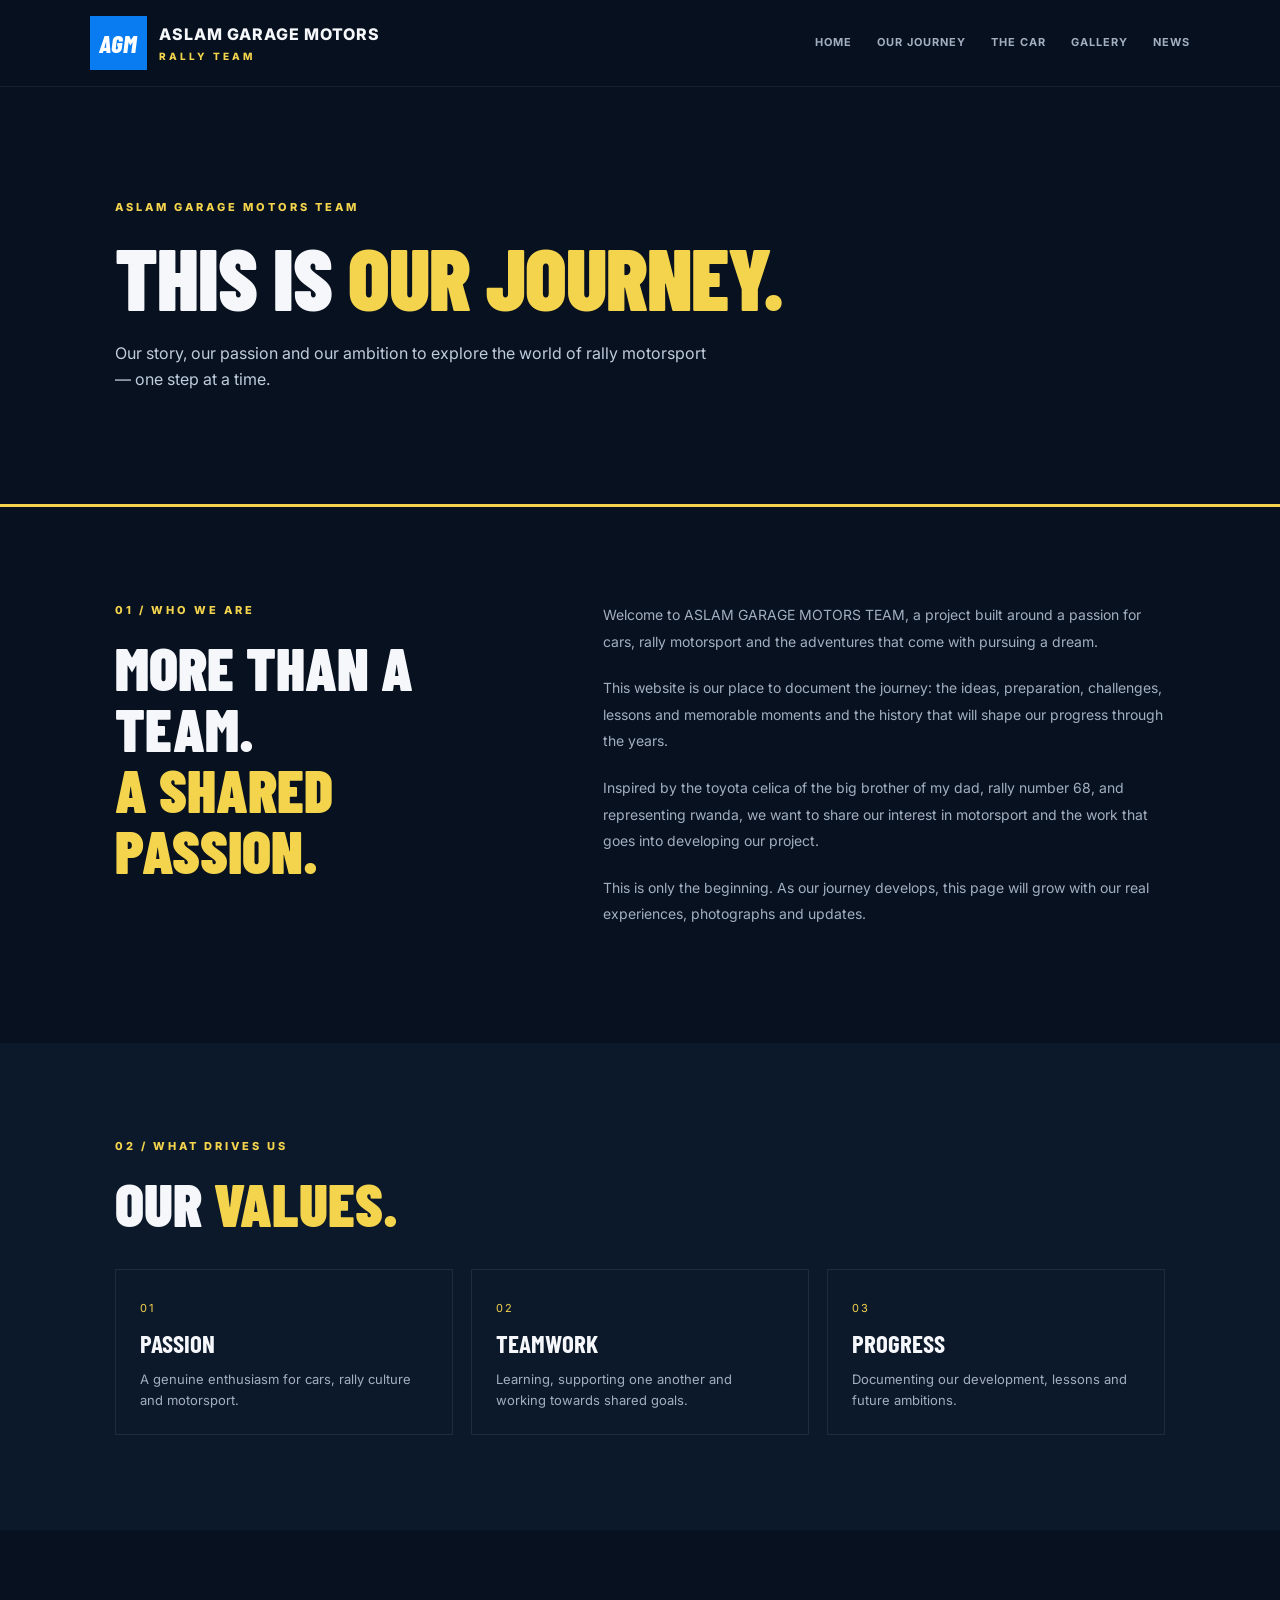
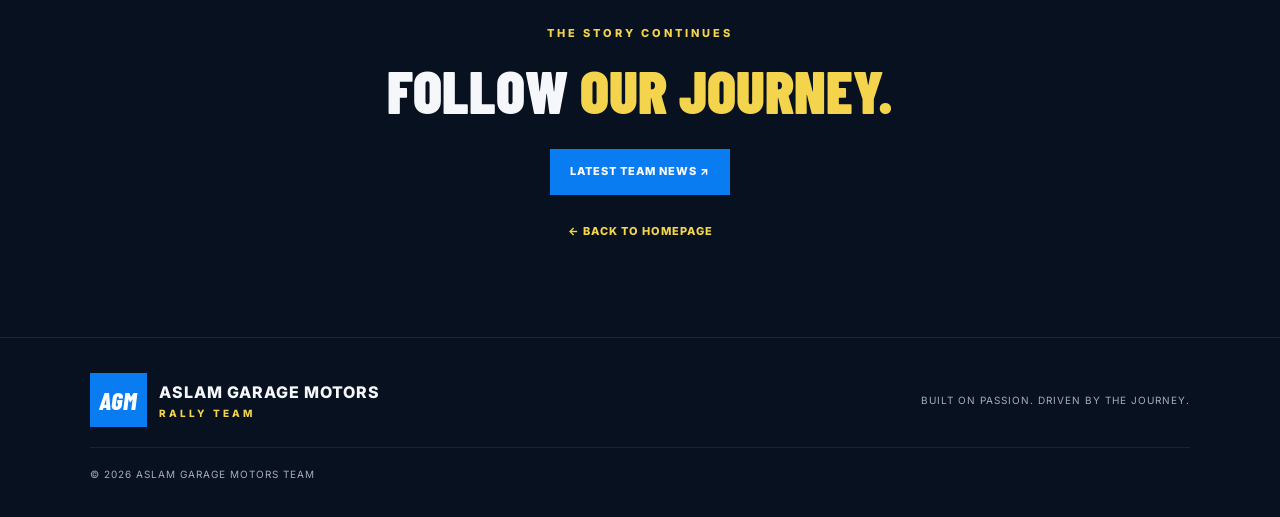
==== journey.html @ 51b1ce41 "Add files via upload" ====
<!DOCTYPE html>
<html lang="en">
<head>
  <meta charset="UTF-8">
  <meta name="viewport" content="width=device-width, initial-scale=1.0">
  <meta name="theme-color" content="#07111f">
  <title>Our Journey | ASLAM GARAGE MOTORS TEAM</title>
  <link rel="stylesheet" href="style.css">
  <style>
    .journey-hero {
      min-height: 420px;
      display: flex;
      flex-direction: column;
      justify-content: center;
      padding: 80px 9%;
      background:
        linear-gradient(90deg, rgba(7,17,31,.92), rgba(7,17,31,.48)),
        url("images/rally-background.jpg") center 55% / cover no-repeat;
      border-bottom: 3px solid #f4d44d;
    }

    .journey-hero h1 {
      font-size: clamp(48px, 8vw, 86px);
      max-width: 850px;
    }

    .journey-hero p:last-child {
      color: #c0ccdc;
      max-width: 600px;
      margin-top: 20px;
    }

    .story-layout {
      display: grid;
      grid-template-columns: 1fr 1.3fr;
      gap: 55px;
      align-items: start;
    }

    .story-copy p {
      color: #a2afc1;
      margin-bottom: 20px;
      font-size: 14px;
      line-height: 1.9;
    }

    .story-panel {
      padding: 30px;
      background: #0c192a;
      border-left: 3px solid #f4d44d;
    }

    .story-panel h3 {
      font-size: 30px;
      margin-bottom: 15px;
    }

    .story-panel p {
      color: #a2afc1;
      font-size: 14px;
    }

    .journey-values {
      display: grid;
      grid-template-columns: repeat(3, 1fr);
      gap: 18px;
      margin-top: 35px;
    }

    .journey-value {
      padding: 24px;
      background: #0c192a;
      border: 1px solid #ffffff15;
    }

    .journey-value span {
      color: #f4d44d;
      font-size: 11px;
      letter-spacing: 2px;
    }

    .journey-value h3 {
      font-size: 25px;
      margin: 12px 0;
    }

    .journey-value p {
      color: #a2afc1;
      font-size: 13px;
    }

    @media (max-width: 700px) {
      .story-layout { grid-template-columns: 1fr; gap: 30px; }
      .journey-values { grid-template-columns: 1fr; }
    }
  </style>
</head>
<body>

  <header class="navbar">
    <a href="index.html#home" class="logo">
      <span class="logo-mark">AGM</span>
      <span>ASLAM GARAGE MOTORS<small>RALLY TEAM</small></span>
    </a>

    <button class="menu-toggle" id="menu-toggle"
      aria-label="Toggle navigation" aria-expanded="false">☰</button>

    <nav id="nav-links">
      <a href="index.html#home">HOME</a>
      <a href="#our-story">OUR JOURNEY</a>
      <a href="index.html#car">THE CAR</a>
      <a href="index.html#gallery">GALLERY</a>
      <a href="index.html#news">NEWS</a>
    </nav>
  </header>

  <main>
    <section class="journey-hero">
      <p class="eyebrow">ASLAM GARAGE MOTORS TEAM</p>
      <h1>THIS IS <span>OUR JOURNEY.</span></h1>
      <p>
        Our story, our passion and our ambition to explore the world of rally
        motorsport — one step at a time.
      </p>
    </section>

    <section class="section" id="our-story">
      <div class="story-layout">
        <div>
          <p class="eyebrow">01 / WHO WE ARE</p>
          <h2>MORE THAN A TEAM.<br><span>A SHARED PASSION.</span></h2>
        </div>

        <div class="story-copy">
          <p>
            Welcome to ASLAM GARAGE MOTORS TEAM, a project built around
            a passion for cars, rally motorsport and the adventures that
            come with pursuing a dream.
          </p>
          <p>
            This website is our place to document the journey: the ideas,
            preparation, challenges, lessons and memorable moments and the 
            history that will shape our progress through the years.
          </p>
          <p>
            Inspired by the toyota celica of the big brother of my dad, 
            rally number 68, and representing rwanda, we want to share our 
            interest in motorsport and the work that goes into developing our 
            project.
          </p>
          <p>
            This is only the beginning. As our journey develops, this page
            will grow with our real experiences, photographs and updates.
          </p>
        </div>
      </div>
    </section>

    <section class="section" style="background:#0c192a">
      <p class="eyebrow">02 / WHAT DRIVES US</p>
      <h2>OUR <span>VALUES.</span></h2>

      <div class="journey-values">
        <article class="journey-value">
          <span>01</span>
          <h3>PASSION</h3>
          <p>A genuine enthusiasm for cars, rally culture and motorsport.</p>
        </article>

        <article class="journey-value">
          <span>02</span>
          <h3>TEAMWORK</h3>
          <p>Learning, supporting one another and working towards shared goals.</p>
        </article>

        <article class="journey-value">
          <span>03</span>
          <h3>PROGRESS</h3>
          <p>Documenting our development, lessons and future ambitions.</p>
        </article>
      </div>
    </section>

    <section class="cta section">
      <p class="eyebrow">THE STORY CONTINUES</p>
      <h2>FOLLOW <span>OUR JOURNEY.</span></h2>
      <a href="index.html#news" class="button primary">LATEST TEAM NEWS ↗</a>
      <p style="margin-top:20px">
        <a href="index.html" class="text-link">← BACK TO HOMEPAGE</a>
      </p>
    </section>
  </main>

  <footer>
    <a href="index.html" class="logo">
      <span class="logo-mark">AGM</span>
      <span>ASLAM GARAGE MOTORS<small>RALLY TEAM</small></span>
    </a>
    <p>BUILT ON PASSION. DRIVEN BY THE JOURNEY.</p>
    <p class="copyright">© <span id="year"></span> ASLAM GARAGE MOTORS TEAM</p>
  </footer>

  <script src="script.js"></script>
</body>
</html>
---- style.css ----
@import url('https://fonts.googleapis.com/css2?family=Barlow+Condensed:wght@400;500;600;700;800;900&family=Inter:wght@400;500;600;700&display=swap');

:root {
  --bg: #07111f;
  --panel: #0c192a;
  --blue: #087cf0;
  --yellow: #f4d44d;
  --white: #f5f7fb;
  --muted: #a2afc1;
}

* { box-sizing: border-box; margin: 0; padding: 0; }

html { scroll-behavior: smooth; scroll-padding-top: 85px; }

body {
  background: var(--bg);
  color: var(--white);
  font-family: Inter, Arial, sans-serif;
  line-height: 1.6;
}

a { color: inherit; text-decoration: none; }

.navbar {
  min-height: 78px;
  padding: 16px 7%;
  display: flex;
  justify-content: space-between;
  align-items: center;
  gap: 24px;
  background: #07111ff5;
  border-bottom: 1px solid #ffffff12;
  position: sticky;
  top: 0;
  z-index: 10;
}

.logo { display: flex; align-items: center; gap: 12px; font-weight: 800; letter-spacing: 1px; }
.logo-mark {
  background: var(--blue);
  color: white;
  padding: 7px 9px;
  font-family: "Barlow Condensed", sans-serif;
  font-size: 25px;
  font-style: italic;
}
.logo small { display: block; font-size: 10px; letter-spacing: 3px; color: var(--yellow); }

nav { display: flex; gap: 25px; }
nav a { font-size: 11px; font-weight: 700; letter-spacing: 1px; color: var(--muted); }
nav a:hover { color: var(--yellow); }
.menu-toggle { display: none; }

.hero {
  min-height: 640px;
  position: relative;
  display: flex;
  align-items: center;
  padding: 90px 9%;
  overflow: hidden;
  background: #122133 url("images/DSC05316.JPG") center 58%/cover no-repeat;
}

.hero-overlay {
  position: absolute;
  inset: 0;
  background: linear-gradient(
    90deg,
    rgba(6, 16, 26, 0.72) 0%,
    rgba(6, 16, 26, 0.42) 46%,
    rgba(6, 16, 26, 0.08) 100%
  );
}
.hero-content { max-width: 660px; position: relative; z-index: 1; }
.eyebrow { color: var(--yellow); font-size: 11px; font-weight: 800; letter-spacing: 3px; margin-bottom: 17px; }
h1, h2, h3, .race-number strong {
  font-family: "Barlow Condensed", Impact, sans-serif;
  line-height: 1.02;
}
h1 { font-size: clamp(54px, 8vw, 94px); font-weight: 900; letter-spacing: -1px; }
h1 span, h2 span { color: var(--yellow); }
.hero-description { max-width: 500px; color: #d1d9e5; margin: 24px 0; font-size: 15px; }
.hero-buttons { display: flex; gap: 12px; flex-wrap: wrap; }
.button { padding: 14px 20px; display: inline-block; font-size: 11px; font-weight: 800; letter-spacing: 1px; transition: .2s; }
.button:hover { transform: translateY(-3px); }
.primary { background: var(--blue); color: white; }
.secondary { border: 1px solid #ffffff70; }
.race-number { margin-top: 40px; display: flex; align-items: center; gap: 18px; }
.race-number span { font-size: 10px; letter-spacing: 2px; color: var(--muted); }
.race-number strong { font-size: 65px; color: var(--yellow); }
.hero-bottom { position: absolute; bottom: 0; left: 0; right: 0; padding: 17px 9%; background: #06101ac9; font-size: 10px; letter-spacing: 2px; font-weight: 700; }
.hero-bottom span { float: right; color: var(--muted); }

.section { padding: 95px 9%; }
.intro { display: grid; grid-template-columns: 1fr 1fr; gap: 50px; align-items: center; }
h2 { font-size: clamp(38px, 5vw, 60px); font-weight: 900; }
.intro-text p { color: var(--muted); margin-bottom: 16px; font-size: 14px; }
.text-link { display: inline-block; color: var(--yellow); font-size: 11px; font-weight: 800; margin-top: 8px; letter-spacing: 1px; }

.car-section, .videos-section { background: var(--panel); }
.section-heading { margin-bottom: 35px; }
.section-heading > p:last-child { color: var(--muted); font-size: 14px; margin-top: 12px; }

.car-card { position: relative; overflow: hidden; }
.car-card img { width: 100%; height: 430px; object-fit: cover; display: block; }
.car-label { position: absolute; bottom: 0; left: 0; right: 0; display: flex; align-items: center; justify-content: space-between; padding: 24px; background: linear-gradient(transparent, #06101aeF); }
.car-label span { font-weight: 800; letter-spacing: 2px; font-size: 12px; }
.car-label strong { font: 900 50px "Barlow Condensed", sans-serif; color: var(--yellow); }

.specs { display: grid; grid-template-columns: repeat(3, 1fr); border: 1px solid #ffffff20; margin-top: 20px; }
.specs div { padding: 20px; border-right: 1px solid #ffffff20; }
.specs div:last-child { border: 0; }
.specs span, .specs strong { display: block; }
.specs span { font-size: 10px; color: var(--muted); letter-spacing: 2px; margin-bottom: 7px; }
.specs strong { font-size: 12px; }
.disclaimer { color: var(--muted); font-size: 11px; margin-top: 14px; }

.gallery-grid { display: grid; grid-template-columns: repeat(3, 1fr); gap: 18px; }
.gallery-item { position: relative; overflow: hidden; background: var(--panel); }
.gallery-item img { width: 100%; height: 300px; display: block; object-fit: cover; transition: transform .4s; }
.gallery-item:hover img { transform: scale(1.06); }
.gallery-item > div { position: absolute; bottom: 0; left: 0; right: 0; padding: 22px 16px 15px; background: linear-gradient(transparent, #06101af2); }
.gallery-item span { color: var(--yellow); font-size: 10px; }
.gallery-item h3 { font-size: 24px; margin-top: 5px; }

.video-placeholder { min-height: 290px; background: #07111f; border: 1px solid #ffffff20; display: flex; flex-direction: column; align-items: center; justify-content: center; text-align: center; padding: 30px; }
.play-icon { width: 58px; height: 58px; display: grid; place-items: center; background: var(--blue); border-radius: 50%; margin-bottom: 22px; }
.video-placeholder h3 { font-size: 28px; }
.video-placeholder p { color: var(--muted); margin-top: 10px; font-size: 13px; }

.cta {
  position: relative;
  isolation: isolate;
  overflow: hidden;
  text-align: center;
  background:
    linear-gradient(
      90deg,
      rgba(7, 17, 31, 0.82),
      rgba(7, 17, 31, 0.60)
    ),
    url("images/DSC05320.JPG") center 55% / cover no-repeat;
}
.cta h2 { margin-bottom: 28px; }

footer { padding: 35px 7%; display: flex; align-items: center; justify-content: space-between; gap: 20px; flex-wrap: wrap; border-top: 1px solid #ffffff18; }
footer > p { color: var(--muted); font-size: 10px; letter-spacing: 1px; }
footer .copyright { width: 100%; border-top: 1px solid #ffffff15; padding-top: 18px; }

@media (max-width: 800px) {
  .navbar { flex-wrap: wrap; }
  .menu-toggle { display: block; background: transparent; color: white; border: 1px solid #ffffff40; padding: 7px 12px; font-size: 22px; cursor: pointer; }
  nav { display: none; width: 100%; flex-direction: column; gap: 0; }
  nav.open { display: flex; }
  nav a { padding: 12px 0; border-top: 1px solid #ffffff15; }
  .hero { min-height: 610px; padding: 75px 7%; }
  .intro { grid-template-columns: 1fr; gap: 25px; }
  .section { padding: 70px 7%; }
  .gallery-grid { grid-template-columns: 1fr; }
  .gallery-item img { height: 280px; }
  .car-card img { height: 300px; }
  .specs { grid-template-columns: 1fr; }
  .specs div { border-right: 0; border-bottom: 1px solid #ffffff20; }
  .hero-bottom { padding: 15px 7%; }
  footer { align-items: flex-start; flex-direction: column; }
}

/* ===== RALLY NEWS & TEAM UPDATES ===== */

.news-section {
  background: #07111f;
}

.featured-news {
  position: relative;
  overflow: hidden;
  display: flex;
  align-items: center;
  justify-content: space-between;
  gap: 25px;
  min-height: 280px;
  padding: 45px;
  background:
    linear-gradient(110deg, #102d4d 0%, #0b1a2c 65%, #07111f 100%);
  border: 1px solid #ffffff20;
  border-left: 4px solid var(--yellow);
}

.featured-label {
  position: absolute;
  top: 0;
  right: 0;
  padding: 9px 15px;
  background: var(--yellow);
  color: #07111f;
  font-size: 10px;
  font-weight: 900;
  letter-spacing: 1px;
}

.featured-content {
  position: relative;
  z-index: 1;
  max-width: 580px;
}

.news-category {
  color: var(--yellow);
  font-size: 10px;
  font-weight: 800;
  letter-spacing: 2px;
  margin-bottom: 12px;
}

.featured-content h3 {
  font-size: clamp(34px, 5vw, 55px);
  margin-bottom: 15px;
}

.featured-content > p:not(.news-category) {
  color: var(--muted);
  font-size: 14px;
  margin-bottom: 22px;
}

.featured-number {
  font-family: "Barlow Condensed", Impact, sans-serif;
  font-size: clamp(100px, 17vw, 190px);
  font-weight: 900;
  font-style: italic;
  line-height: 1;
  color: #ffffff0c;
  -webkit-text-stroke: 2px #f4d44d55;
  user-select: none;
}

.news-toolbar {
  display: flex;
  justify-content: space-between;
  align-items: center;
  flex-wrap: wrap;
  gap: 18px;
  margin: 35px 0 20px;
}

.news-filters {
  display: flex;
  gap: 8px;
  flex-wrap: wrap;
}

.filter-button {
  padding: 10px 13px;
  background: transparent;
  color: var(--muted);
  border: 1px solid #ffffff25;
  cursor: pointer;
  font-size: 10px;
  font-weight: 800;
  letter-spacing: .5px;
  transition: .2s;
}

.filter-button:hover,
.filter-button.active {
  background: var(--blue);
  border-color: var(--blue);
  color: white;
}

.news-count {
  color: var(--muted);
  font-size: 10px;
  letter-spacing: 1px;
}

.news-grid {
  display: grid;
  grid-template-columns: repeat(3, minmax(0, 1fr));
  gap: 20px;
}

.news-card {
  min-width: 0;
  background: var(--panel);
  border: 1px solid #ffffff15;
  transition: transform .2s, border-color .2s;
}

.news-card:hover {
  transform: translateY(-5px);
  border-color: #087cf080;
}

.news-card[hidden] {
  display: none;
}

.news-card-top {
  min-height: 125px;
  display: flex;
  justify-content: space-between;
  align-items: flex-start;
  padding: 20px;
  background: linear-gradient(135deg, #153d65, #0b1a2c);
}

.news-card-top span:first-child {
  color: #ffffff50;
  font-family: "Barlow Condensed", sans-serif;
  font-size: 48px;
  font-weight: 900;
}

.news-card-top span:last-child {
  color: var(--yellow);
  font-size: 9px;
  font-weight: 800;
  letter-spacing: 1px;
  text-align: right;
}

.team-top {
  background: linear-gradient(135deg, #273750, #101c2d);
}

.car-top {
  background: linear-gradient(135deg, #51441b, #171b27);
}

.news-card-body {
  padding: 24px 20px;
}

.news-meta {
  color: var(--yellow);
  font-size: 9px;
  letter-spacing: 1px;
  margin-bottom: 12px;
}

.news-card-body h3 {
  font-size: 27px;
  margin-bottom: 12px;
}

.news-card-body > p:not(.news-meta) {
  min-height: 65px;
  color: var(--muted);
  font-size: 13px;
  margin-bottom: 20px;
}

.news-button {
  padding: 0;
  background: transparent;
  border: 0;
  color: var(--yellow);
  cursor: pointer;
  font: inherit;
  font-size: 10px;
  font-weight: 900;
  letter-spacing: 1px;
}

.news-button:hover {
  color: white;
}

.news-disclaimer {
  color: var(--muted);
  font-size: 11px;
  margin-top: 20px;
}

.story-dialog {
  width: min(600px, calc(100% - 30px));
  max-height: 85vh;
  overflow: auto;
  margin: auto;
  padding: 40px;
  background: #0c192a;
  color: var(--white);
  border: 1px solid #ffffff30;
}

.story-dialog::backdrop {
  background: #020711d9;
  backdrop-filter: blur(5px);
}

.story-dialog h2 {
  margin-bottom: 20px;
}

.story-dialog > p:not(.eyebrow) {
  color: var(--muted);
  font-size: 14px;
  line-height: 1.9;
  white-space: pre-line;
  margin-bottom: 25px;
}

.dialog-close {
  display: block;
  margin-left: auto;
  margin-bottom: 15px;
  border: 0;
  background: transparent;
  color: white;
  font-size: 32px;
  cursor: pointer;
}

@media (max-width: 850px) {
  .news-grid {
    grid-template-columns: repeat(2, minmax(0, 1fr));
  }

  .featured-news {
    padding: 35px 25px;
  }
}

@media (max-width: 580px) {
  .news-grid {
    grid-template-columns: 1fr;
  }

  .featured-number {
    position: absolute;
    right: 10px;
    bottom: 10px;
    font-size: 100px;
  }

  .featured-content {
    max-width: 100%;
  }

  .featured-content > p:not(.news-category) {
    max-width: 90%;
  }

  .story-dialog {
    padding: 25px;
  }
}
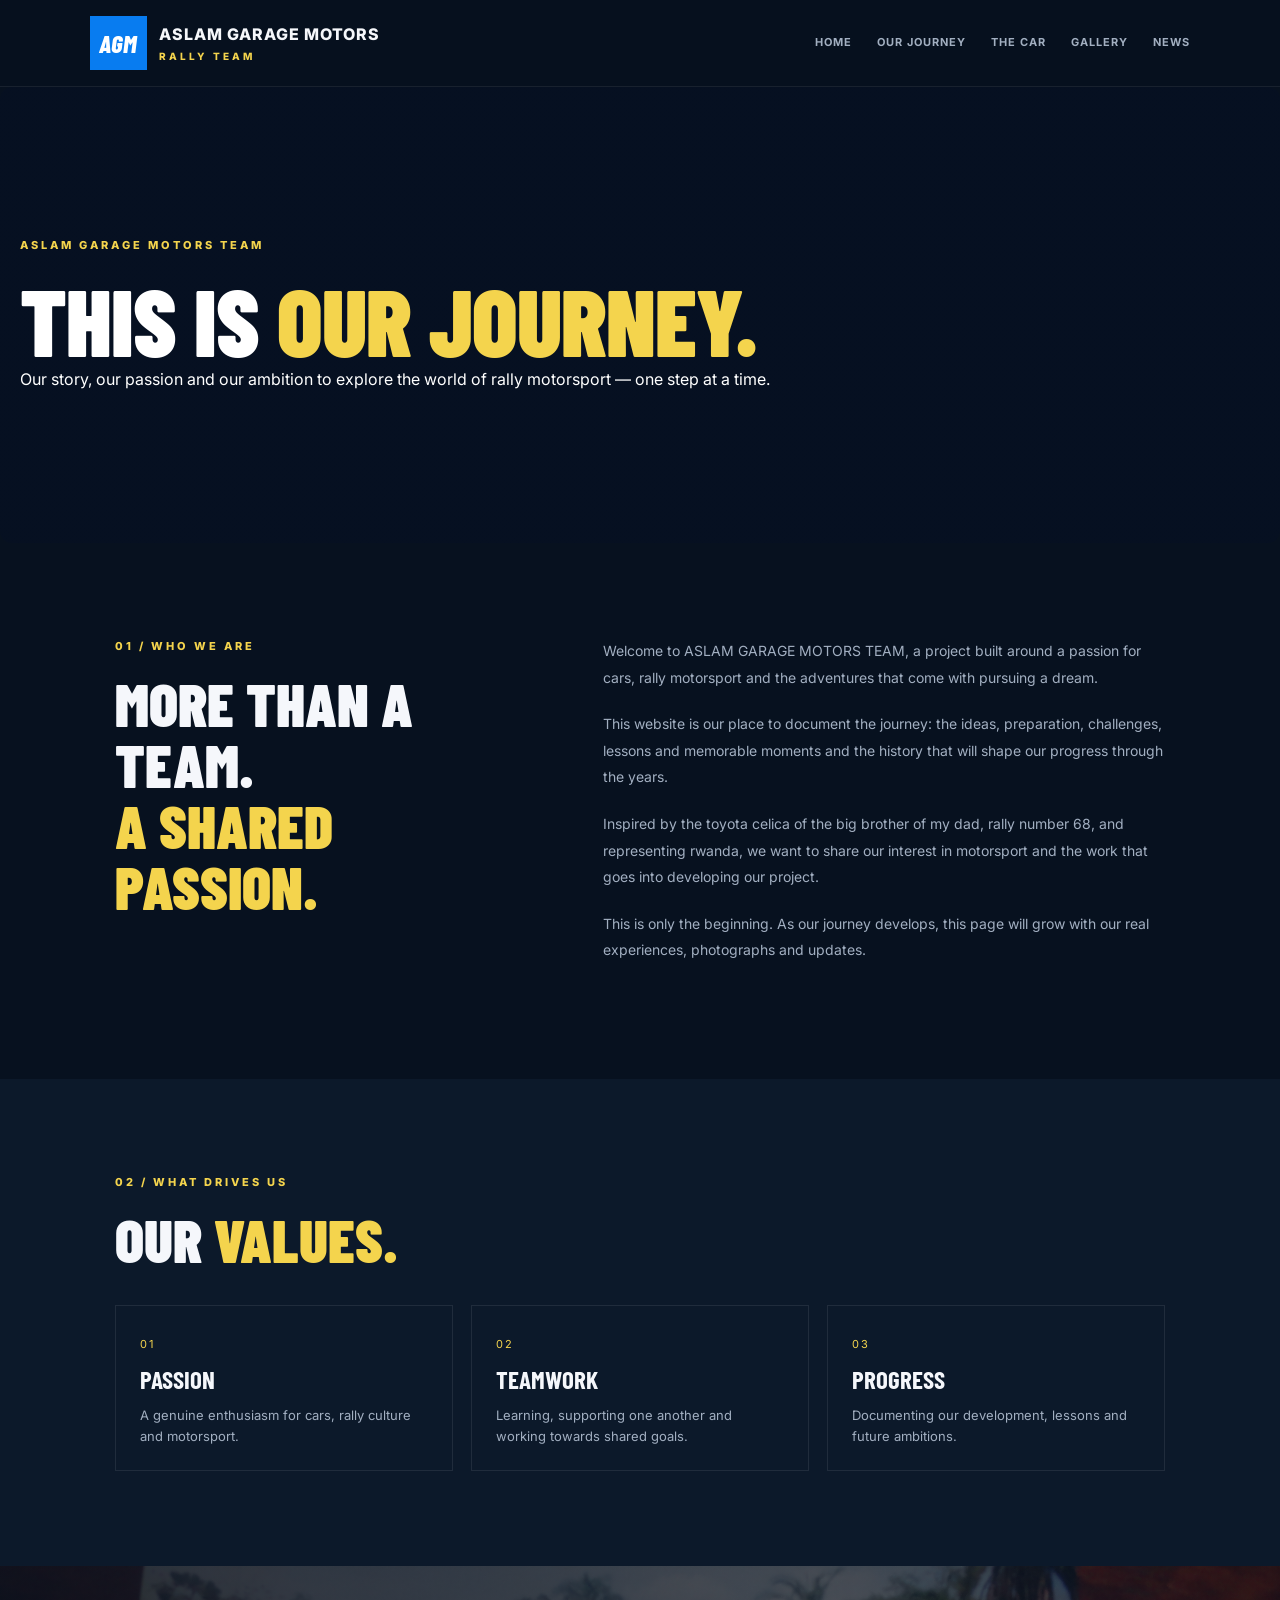
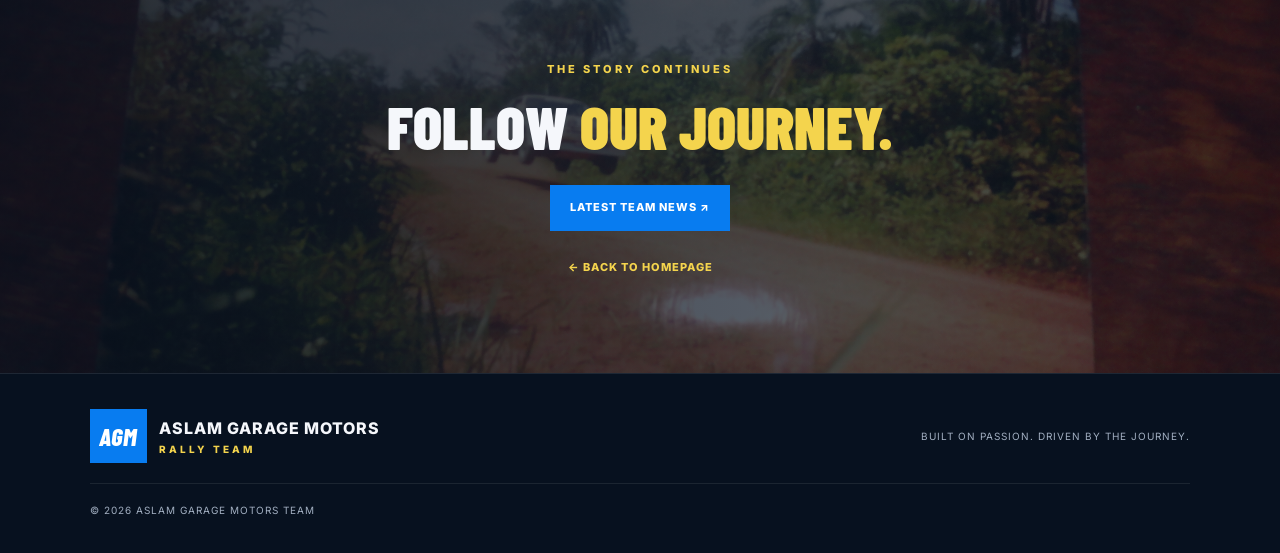
==== commit e19fae79: "Add files via upload" ====
--- a/journey.html
+++ b/journey.html
@@ -117,7 +117,7 @@
   </header>
 
   <main>
-    <section class="journey-hero">
+    <section class="journey-header">
       <p class="eyebrow">ASLAM GARAGE MOTORS TEAM</p>
       <h1>THIS IS <span>OUR JOURNEY.</span></h1>
       <p>
--- a/style.css
+++ b/style.css
@@ -448,3 +448,15 @@
     padding: 25px;
   }
 }
+.journey-header {
+  background-image:
+    linear-gradient(rgba(5, 15, 35, 0.55), rgba(5, 15, 35, 0.55)),
+    url("images/DSC05317.JPG");
+  background-size: cover;
+  background-position: center 25%;
+  background-repeat: no-repeat;
+  padding: 150px 20px;
+  text-align: left;
+  color: white;
+  border-radius: 12px;
+}
